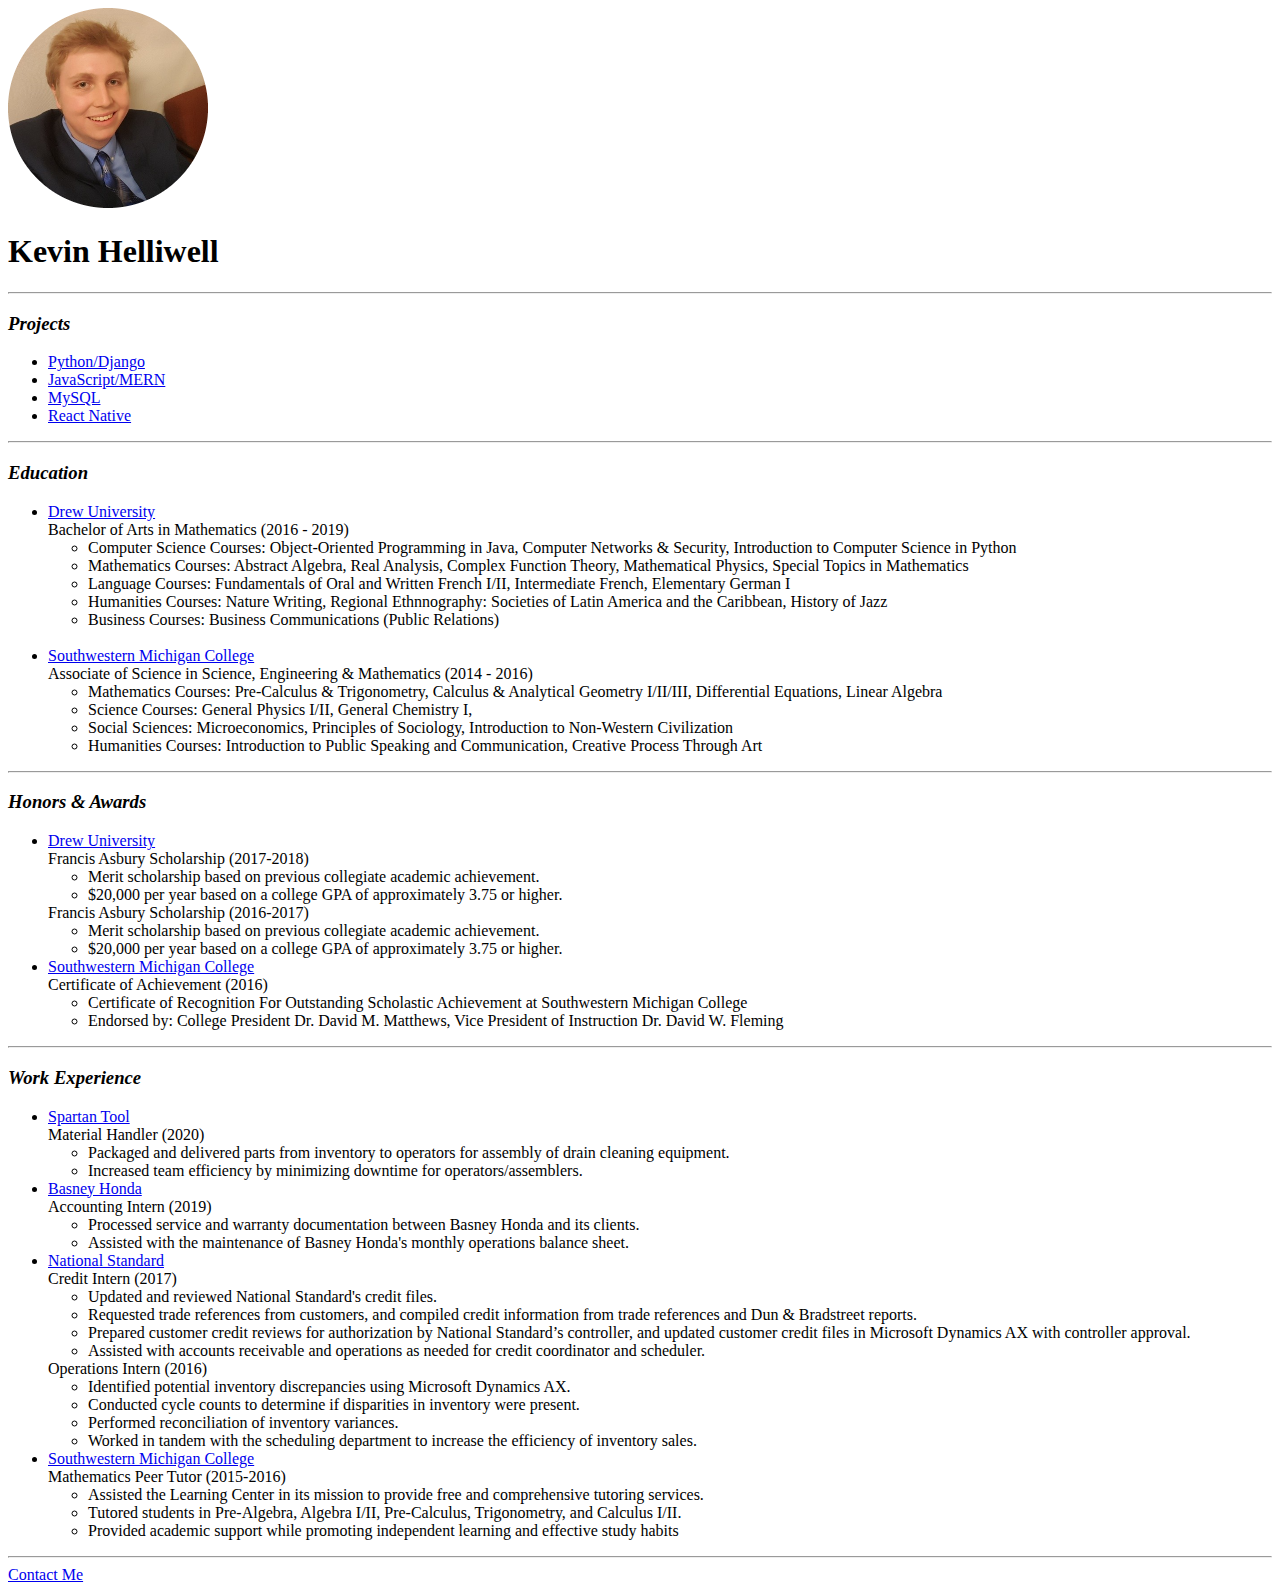
==== index.html @ 1dd26303 "testing with comments" ====
<!DOCTYPE html>
<html lang="en">

<head>
    <meta charset="UTF-8">
    <meta http-equiv="X-UA-Compatible" content="IE=edge">
    <meta name="viewport" content="width=device-width, initial-scale=1.0">
    <title>Kevin Helliwell's Homepage</title>
</head>

<body>

    <img src="images/kevin_circle.jpg" alt="Kevin Helliwell profile picture">
    <h1>Kevin Helliwell</h1>
    <!-- <h2><em>Software Developer</em></h2>


    <p> Making a career switch from manufacturing to software development. 💼 <br>
        Gaining familiarity with Python/Django, and JavaScript/MERN (MongoDB, Express, React, Node) for full-stack web
        development. 📝 <br>Also interested in React Native for mobile app development and MySQL for database
        management.
        📶</p> -->
    <hr>
    <h3><em>Projects</em></h3>
    <ul>
        <li>
            <a
                href="https://github.com/kevin-helliwell?tab=repositories&q=&type=&language=python&sort=">Python/Django</a>
        </li>
        <li>
            <a
                href="https://github.com/kevin-helliwell?tab=repositories&q=&type=&language=javascript&sort=">JavaScript/MERN</a>
        </li>
        <li>
            <a href="https://github.com/kevin-helliwell?tab=repositories&q=&type=&language=mysql&sort=">MySQL</a>
        </li>
        <li>
            <a href="https://github.com/kevin-helliwell?tab=repositories&q=react+native">React Native</a>
        </li>
    </ul>

    <hr>
    <h3><em>Education</em></h3>

    <ul>
        <li>
            <a href="https://drew.edu/">Drew University</a> <br> Bachelor of Arts in Mathematics
            (2016 - 2019)
            <ul>
                <li>
                    Computer Science Courses: Object-Oriented Programming in
                    Java, Computer Networks & Security, Introduction to Computer Science in Python
                <li>
                    Mathematics Courses: Abstract Algebra, Real Analysis, Complex Function Theory, Mathematical
                    Physics,
                    Special Topics in Mathematics
                <li>
                    Language Courses: Fundamentals of Oral and Written French I/II, Intermediate French, Elementary
                    German I
                </li>
                <li>
                    Humanities Courses: Nature
                    Writing, Regional Ethnnography: Societies of Latin America and the Caribbean, History of Jazz
                </li>
                <li>
                    Business Courses: Business Communications (Public Relations)
                </li>
        </li>
    </ul>
    <br>
    </li>
    <li>
        <a href="https://swmich.edu">Southwestern Michigan College</a> <br> Associate of Science in Science,
        Engineering &
        Mathematics (2014 - 2016)
    </li>
    <ul>
        <li>
            Mathematics Courses: Pre-Calculus & Trigonometry, Calculus & Analytical Geometry I/II/III, Differential
            Equations, Linear Algebra
        </li>
        <li>
            Science Courses: General Physics I/II, General Chemistry I,
        </li>
        <li>
            Social Sciences: Microeconomics, Principles of Sociology, Introduction to Non-Western Civilization
        </li>
        <li>
            Humanities Courses: Introduction to
            Public Speaking and Communication, Creative Process Through Art
        </li>
    </ul>
    </ul>

    <hr>

    <h3><em>Honors & Awards</em></h3>
    <ul>
        <li>
            <a href="https://drew.edu/">Drew University</a>
        </li>
        Francis Asbury Scholarship (2017-2018)
        <ul>
            <li>
                Merit scholarship based on previous collegiate academic achievement.
            </li>
            <li>
                $20,000 per year based on a college GPA of approximately 3.75 or higher.
            </li>
        </ul>
        Francis Asbury Scholarship (2016-2017)
        <ul>
            <li>
                Merit scholarship based on previous collegiate academic achievement.
            </li>
            <li>
                $20,000 per year based on a college GPA of approximately 3.75 or higher.
            </li>
        </ul>

        <li> <a href="https://swmich.edu/">Southwestern Michigan College</a> <br>

            Certificate of Achievement (2016)
            <ul>
                <li>
                    Certificate of Recognition For Outstanding Scholastic Achievement at Southwestern Michigan College
                </li>
                <li>
                    Endorsed by:
                    College President Dr. David M. Matthews,
                    Vice President of Instruction Dr. David W. Fleming
                </li>
            </ul>
    </ul>
    </ul>
    <hr>
    <h3><em>Work Experience</em></h3>
    <ul>
        <li>
            <a href="https://spartantool.com/">Spartan Tool</a> <br>
            Material Handler (2020)
        </li>
        <ul>
            <li>
                Packaged and delivered parts from inventory to operators for assembly of drain cleaning equipment.
            </li>
            <li>
                Increased team efficiency by minimizing downtime for operators/assemblers.
            </li>
        </ul>
        <li>
            <a href="https://basneyhonda.com/">Basney Honda</a> <br> Accounting Intern (2019)
        </li>
        <ul>
            <li>
                Processed service and warranty documentation between Basney Honda and its clients.
            </li>
            <li>
                Assisted with the maintenance of Basney Honda's monthly operations balance sheet.
            </li>
        </ul>
        <li>
            <a href="https://www.nationalstandard.com/">National Standard</a> <br> Credit Intern (2017)
        </li>
        <ul>
            <li>
                Updated and reviewed National Standard's credit files.

            </li>
            <li>
                Requested trade references from customers, and compiled credit information from trade references and
                Dun
                & Bradstreet
                reports.
            </li>
            <li>
                Prepared customer credit reviews for authorization by National Standard’s controller, and updated
                customer credit files in Microsoft Dynamics AX with controller approval.
            </li>
            <li>
                Assisted with accounts receivable and operations as needed for credit coordinator and
                scheduler.
            </li>
        </ul>
        Operations Intern (2016)
        <ul>
            <li>
                Identified potential inventory discrepancies using Microsoft Dynamics AX.
            </li>
            <li>
                Conducted cycle counts to determine if disparities in inventory were present.
            </li>
            <li>
                Performed reconciliation of inventory variances.
            </li>
            <li>
                Worked in tandem with the scheduling department to increase the efficiency of inventory sales.
            </li>
        </ul>
        <li>
            <a href="https://swmich.edu">Southwestern Michigan College</a> <br> Mathematics Peer Tutor (2015-2016)
            <ul>
                <li>
                    Assisted the Learning Center in its mission to provide free and comprehensive tutoring services.
                </li>
                <li>
                    Tutored students in Pre-Algebra, Algebra I/II, Pre-Calculus, Trigonometry, and Calculus I/II.
                </li>
                <li>
                    Provided academic support while promoting independent learning and effective study habits
                </li>
            </ul>

        </li>
    </ul>
    <hr>
    <a href="contact_info.html">Contact Me</a>
</body>

</html>
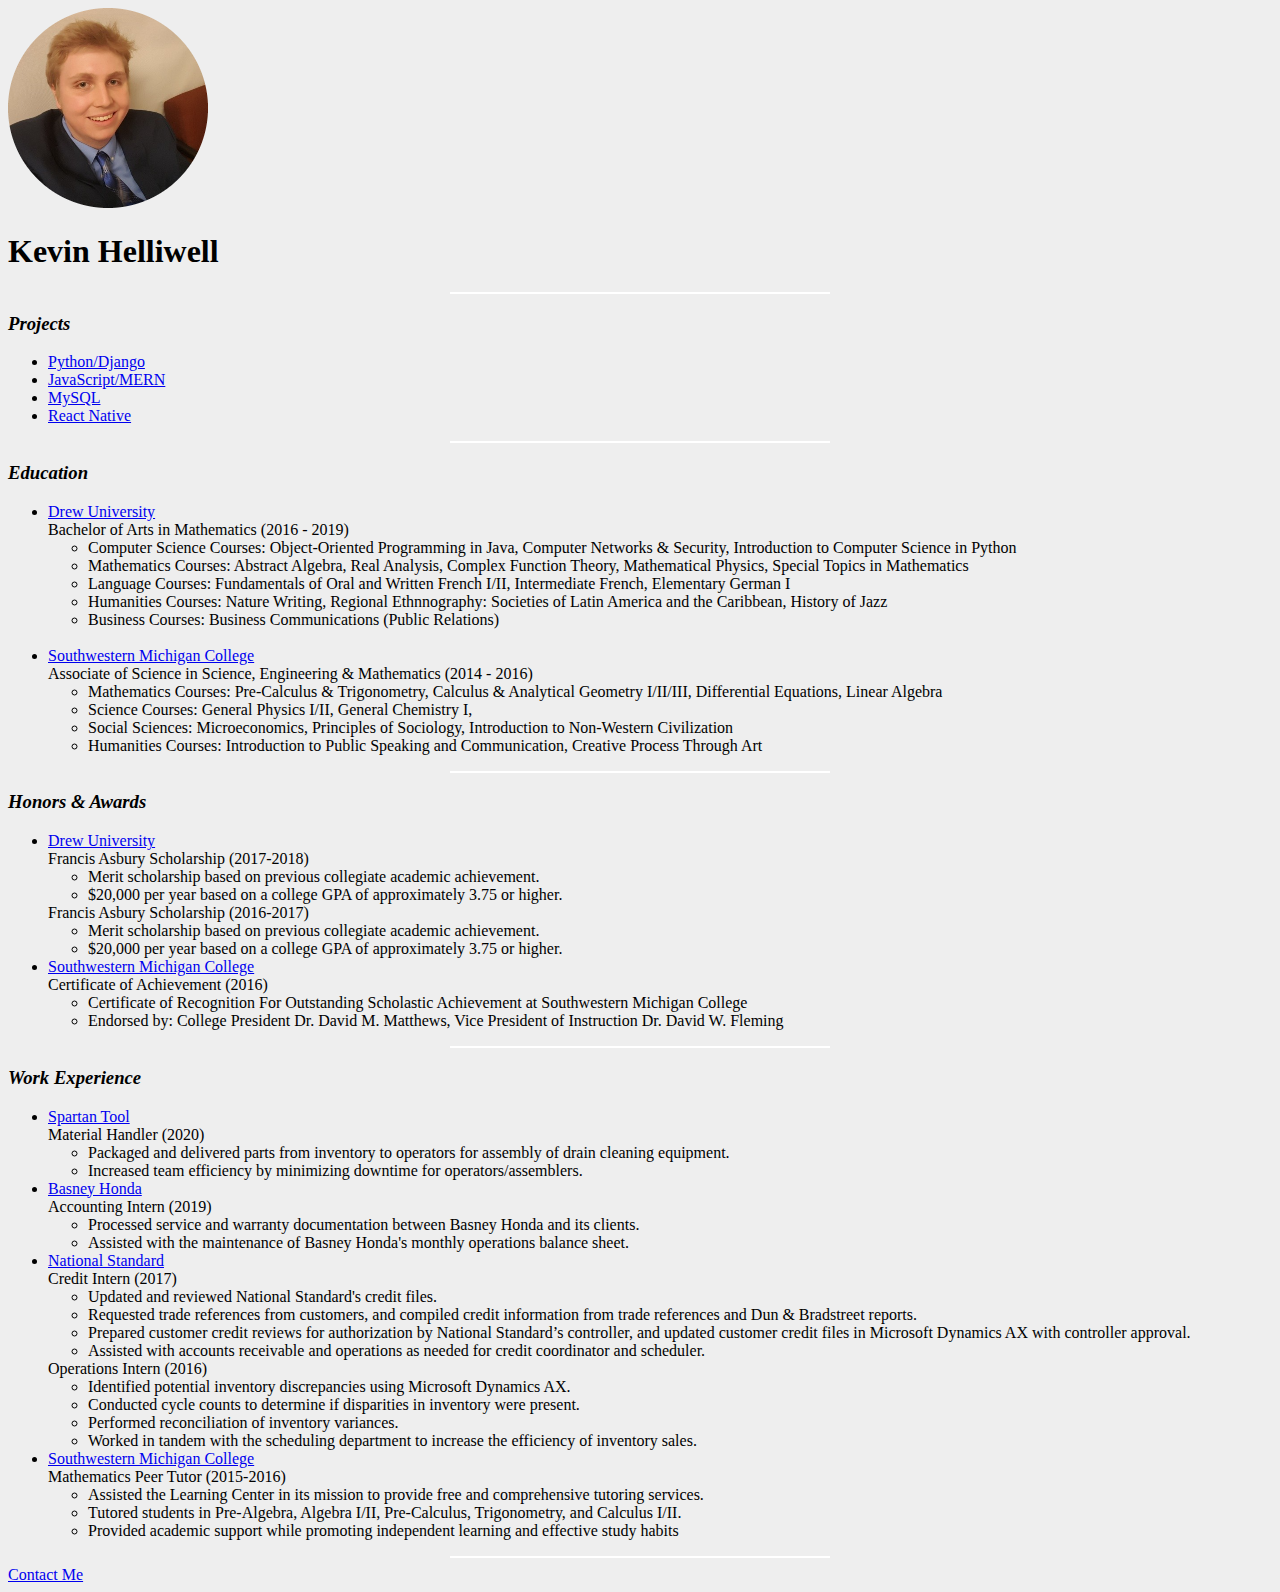
==== commit 111e655c: "update" ====
--- a/index.html
+++ b/index.html
@@ -6,6 +6,19 @@
     <meta http-equiv="X-UA-Compatible" content="IE=edge">
     <meta name="viewport" content="width=device-width, initial-scale=1.0">
     <title>Kevin Helliwell's Homepage</title>
+
+    <style>
+        body {
+            background-color: #EEEEEE;
+        }
+
+        hr {
+            background-color: white;
+            border-style: none;
+            height: 2px;
+            width: 30%;
+        }
+    </style>
 </head>
 
 <body>
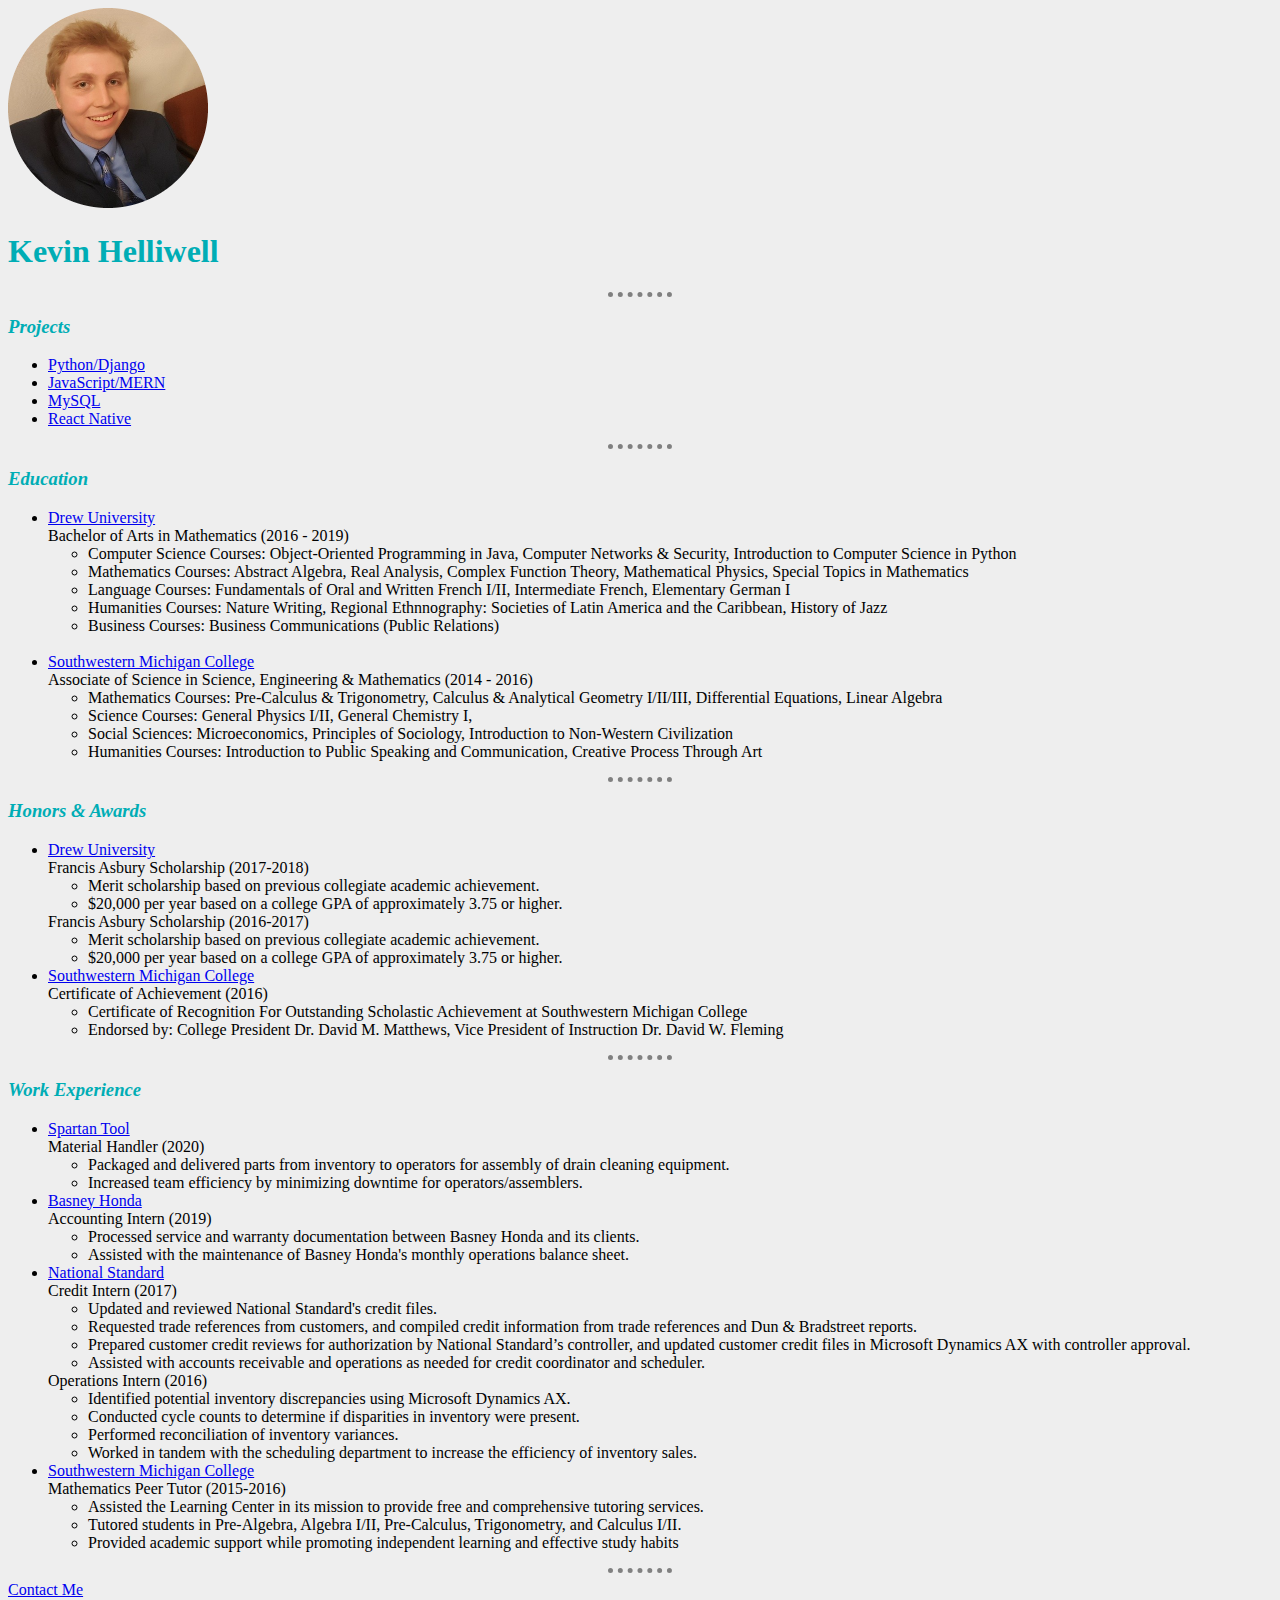
==== commit 7104622b: "external css update" ====
--- a/index.html
+++ b/index.html
@@ -6,19 +6,7 @@
     <meta http-equiv="X-UA-Compatible" content="IE=edge">
     <meta name="viewport" content="width=device-width, initial-scale=1.0">
     <title>Kevin Helliwell's Homepage</title>
-
-    <style>
-        body {
-            background-color: #EEEEEE;
-        }
-
-        hr {
-            background-color: white;
-            border-style: none;
-            height: 2px;
-            width: 30%;
-        }
-    </style>
+    <link rel="stylesheet" href="css/styles.css">
 </head>
 
 <body>
--- a/css/styles.css
+++ b/css/styles.css
@@ -0,0 +1,19 @@
+body {
+  background-color: #eeeeee;
+}
+
+hr {
+  border-style: none;
+  border-top: dotted;
+  border-color: grey;
+  border-width: 5px;
+  width: 5%;
+}
+
+h1 {
+  color: #00adb5;
+}
+
+h3 {
+  color: #00adb5;
+}
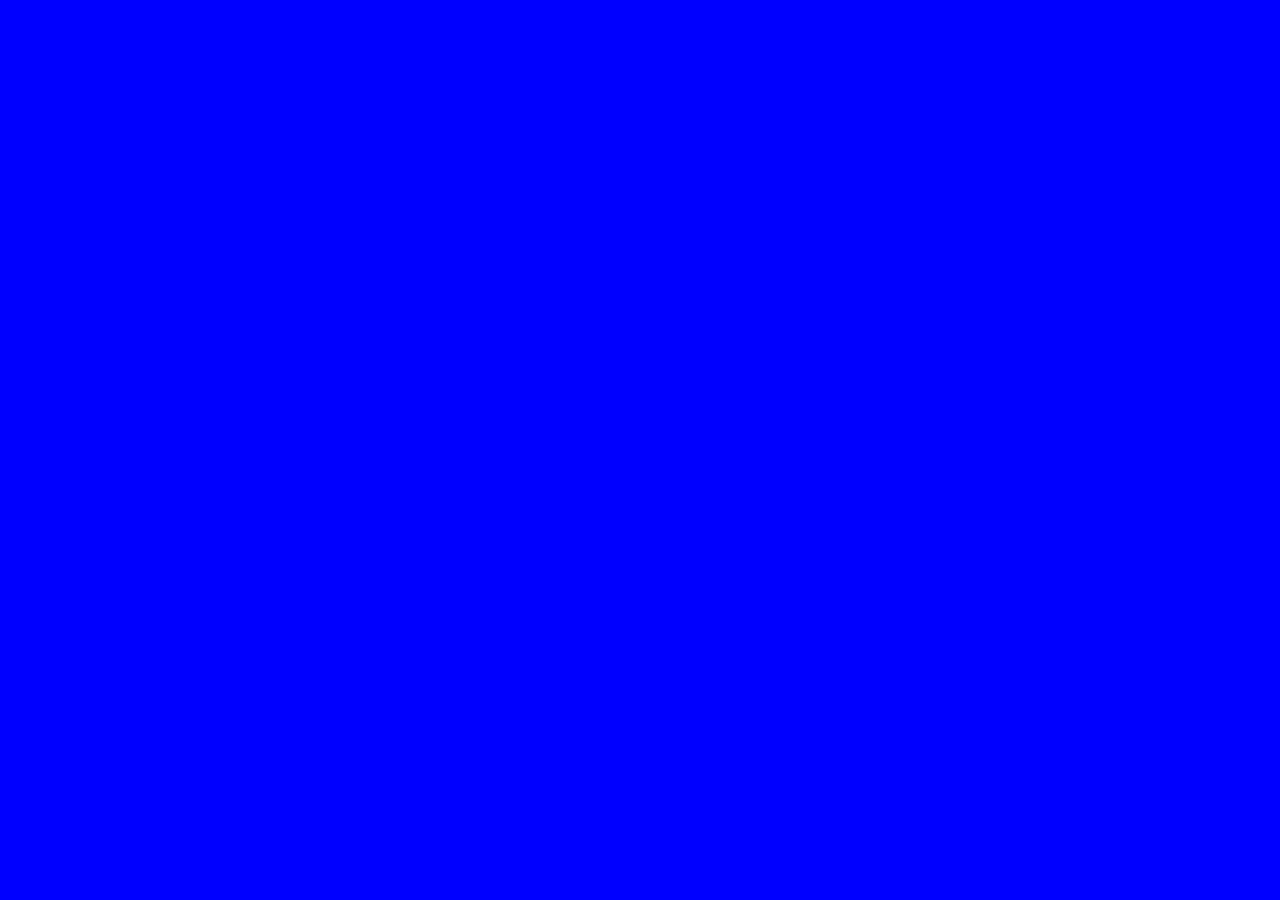
==== commit d71513d4: "reorg, favicons" ====
--- a/index.html
+++ b/index.html
@@ -3,219 +3,13 @@
 
 <head>
     <meta charset="UTF-8">
-    <meta http-equiv="X-UA-Compatible" content="IE=edge">
-    <meta name="viewport" content="width=device-width, initial-scale=1.0">
-    <title>Kevin Helliwell's Homepage</title>
+    <title>Kevin Helliwell</title>
     <link rel="stylesheet" href="css/styles.css">
+    <link rel="icon" href="favicon thicc.ico">
 </head>
 
 <body>
 
-    <img src="images/kevin_circle.jpg" alt="Kevin Helliwell profile picture">
-    <h1>Kevin Helliwell</h1>
-    <!-- <h2><em>Software Developer</em></h2>
-
-
-    <p> Making a career switch from manufacturing to software development. 💼 <br>
-        Gaining familiarity with Python/Django, and JavaScript/MERN (MongoDB, Express, React, Node) for full-stack web
-        development. 📝 <br>Also interested in React Native for mobile app development and MySQL for database
-        management.
-        📶</p> -->
-    <hr>
-    <h3><em>Projects</em></h3>
-    <ul>
-        <li>
-            <a
-                href="https://github.com/kevin-helliwell?tab=repositories&q=&type=&language=python&sort=">Python/Django</a>
-        </li>
-        <li>
-            <a
-                href="https://github.com/kevin-helliwell?tab=repositories&q=&type=&language=javascript&sort=">JavaScript/MERN</a>
-        </li>
-        <li>
-            <a href="https://github.com/kevin-helliwell?tab=repositories&q=&type=&language=mysql&sort=">MySQL</a>
-        </li>
-        <li>
-            <a href="https://github.com/kevin-helliwell?tab=repositories&q=react+native">React Native</a>
-        </li>
-    </ul>
-
-    <hr>
-    <h3><em>Education</em></h3>
-
-    <ul>
-        <li>
-            <a href="https://drew.edu/">Drew University</a> <br> Bachelor of Arts in Mathematics
-            (2016 - 2019)
-            <ul>
-                <li>
-                    Computer Science Courses: Object-Oriented Programming in
-                    Java, Computer Networks & Security, Introduction to Computer Science in Python
-                <li>
-                    Mathematics Courses: Abstract Algebra, Real Analysis, Complex Function Theory, Mathematical
-                    Physics,
-                    Special Topics in Mathematics
-                <li>
-                    Language Courses: Fundamentals of Oral and Written French I/II, Intermediate French, Elementary
-                    German I
-                </li>
-                <li>
-                    Humanities Courses: Nature
-                    Writing, Regional Ethnnography: Societies of Latin America and the Caribbean, History of Jazz
-                </li>
-                <li>
-                    Business Courses: Business Communications (Public Relations)
-                </li>
-        </li>
-    </ul>
-    <br>
-    </li>
-    <li>
-        <a href="https://swmich.edu">Southwestern Michigan College</a> <br> Associate of Science in Science,
-        Engineering &
-        Mathematics (2014 - 2016)
-    </li>
-    <ul>
-        <li>
-            Mathematics Courses: Pre-Calculus & Trigonometry, Calculus & Analytical Geometry I/II/III, Differential
-            Equations, Linear Algebra
-        </li>
-        <li>
-            Science Courses: General Physics I/II, General Chemistry I,
-        </li>
-        <li>
-            Social Sciences: Microeconomics, Principles of Sociology, Introduction to Non-Western Civilization
-        </li>
-        <li>
-            Humanities Courses: Introduction to
-            Public Speaking and Communication, Creative Process Through Art
-        </li>
-    </ul>
-    </ul>
-
-    <hr>
-
-    <h3><em>Honors & Awards</em></h3>
-    <ul>
-        <li>
-            <a href="https://drew.edu/">Drew University</a>
-        </li>
-        Francis Asbury Scholarship (2017-2018)
-        <ul>
-            <li>
-                Merit scholarship based on previous collegiate academic achievement.
-            </li>
-            <li>
-                $20,000 per year based on a college GPA of approximately 3.75 or higher.
-            </li>
-        </ul>
-        Francis Asbury Scholarship (2016-2017)
-        <ul>
-            <li>
-                Merit scholarship based on previous collegiate academic achievement.
-            </li>
-            <li>
-                $20,000 per year based on a college GPA of approximately 3.75 or higher.
-            </li>
-        </ul>
-
-        <li> <a href="https://swmich.edu/">Southwestern Michigan College</a> <br>
-
-            Certificate of Achievement (2016)
-            <ul>
-                <li>
-                    Certificate of Recognition For Outstanding Scholastic Achievement at Southwestern Michigan College
-                </li>
-                <li>
-                    Endorsed by:
-                    College President Dr. David M. Matthews,
-                    Vice President of Instruction Dr. David W. Fleming
-                </li>
-            </ul>
-    </ul>
-    </ul>
-    <hr>
-    <h3><em>Work Experience</em></h3>
-    <ul>
-        <li>
-            <a href="https://spartantool.com/">Spartan Tool</a> <br>
-            Material Handler (2020)
-        </li>
-        <ul>
-            <li>
-                Packaged and delivered parts from inventory to operators for assembly of drain cleaning equipment.
-            </li>
-            <li>
-                Increased team efficiency by minimizing downtime for operators/assemblers.
-            </li>
-        </ul>
-        <li>
-            <a href="https://basneyhonda.com/">Basney Honda</a> <br> Accounting Intern (2019)
-        </li>
-        <ul>
-            <li>
-                Processed service and warranty documentation between Basney Honda and its clients.
-            </li>
-            <li>
-                Assisted with the maintenance of Basney Honda's monthly operations balance sheet.
-            </li>
-        </ul>
-        <li>
-            <a href="https://www.nationalstandard.com/">National Standard</a> <br> Credit Intern (2017)
-        </li>
-        <ul>
-            <li>
-                Updated and reviewed National Standard's credit files.
-
-            </li>
-            <li>
-                Requested trade references from customers, and compiled credit information from trade references and
-                Dun
-                & Bradstreet
-                reports.
-            </li>
-            <li>
-                Prepared customer credit reviews for authorization by National Standard’s controller, and updated
-                customer credit files in Microsoft Dynamics AX with controller approval.
-            </li>
-            <li>
-                Assisted with accounts receivable and operations as needed for credit coordinator and
-                scheduler.
-            </li>
-        </ul>
-        Operations Intern (2016)
-        <ul>
-            <li>
-                Identified potential inventory discrepancies using Microsoft Dynamics AX.
-            </li>
-            <li>
-                Conducted cycle counts to determine if disparities in inventory were present.
-            </li>
-            <li>
-                Performed reconciliation of inventory variances.
-            </li>
-            <li>
-                Worked in tandem with the scheduling department to increase the efficiency of inventory sales.
-            </li>
-        </ul>
-        <li>
-            <a href="https://swmich.edu">Southwestern Michigan College</a> <br> Mathematics Peer Tutor (2015-2016)
-            <ul>
-                <li>
-                    Assisted the Learning Center in its mission to provide free and comprehensive tutoring services.
-                </li>
-                <li>
-                    Tutored students in Pre-Algebra, Algebra I/II, Pre-Calculus, Trigonometry, and Calculus I/II.
-                </li>
-                <li>
-                    Provided academic support while promoting independent learning and effective study habits
-                </li>
-            </ul>
-
-        </li>
-    </ul>
-    <hr>
-    <a href="contact_info.html">Contact Me</a>
 </body>
 
 </html>--- a/css/styles.css
+++ b/css/styles.css
@@ -1,19 +1,3 @@
 body {
-  background-color: #eeeeee;
+  background-color: blue;
 }
-
-hr {
-  border-style: none;
-  border-top: dotted;
-  border-color: grey;
-  border-width: 5px;
-  width: 5%;
-}
-
-h1 {
-  color: #00adb5;
-}
-
-h3 {
-  color: #00adb5;
-}
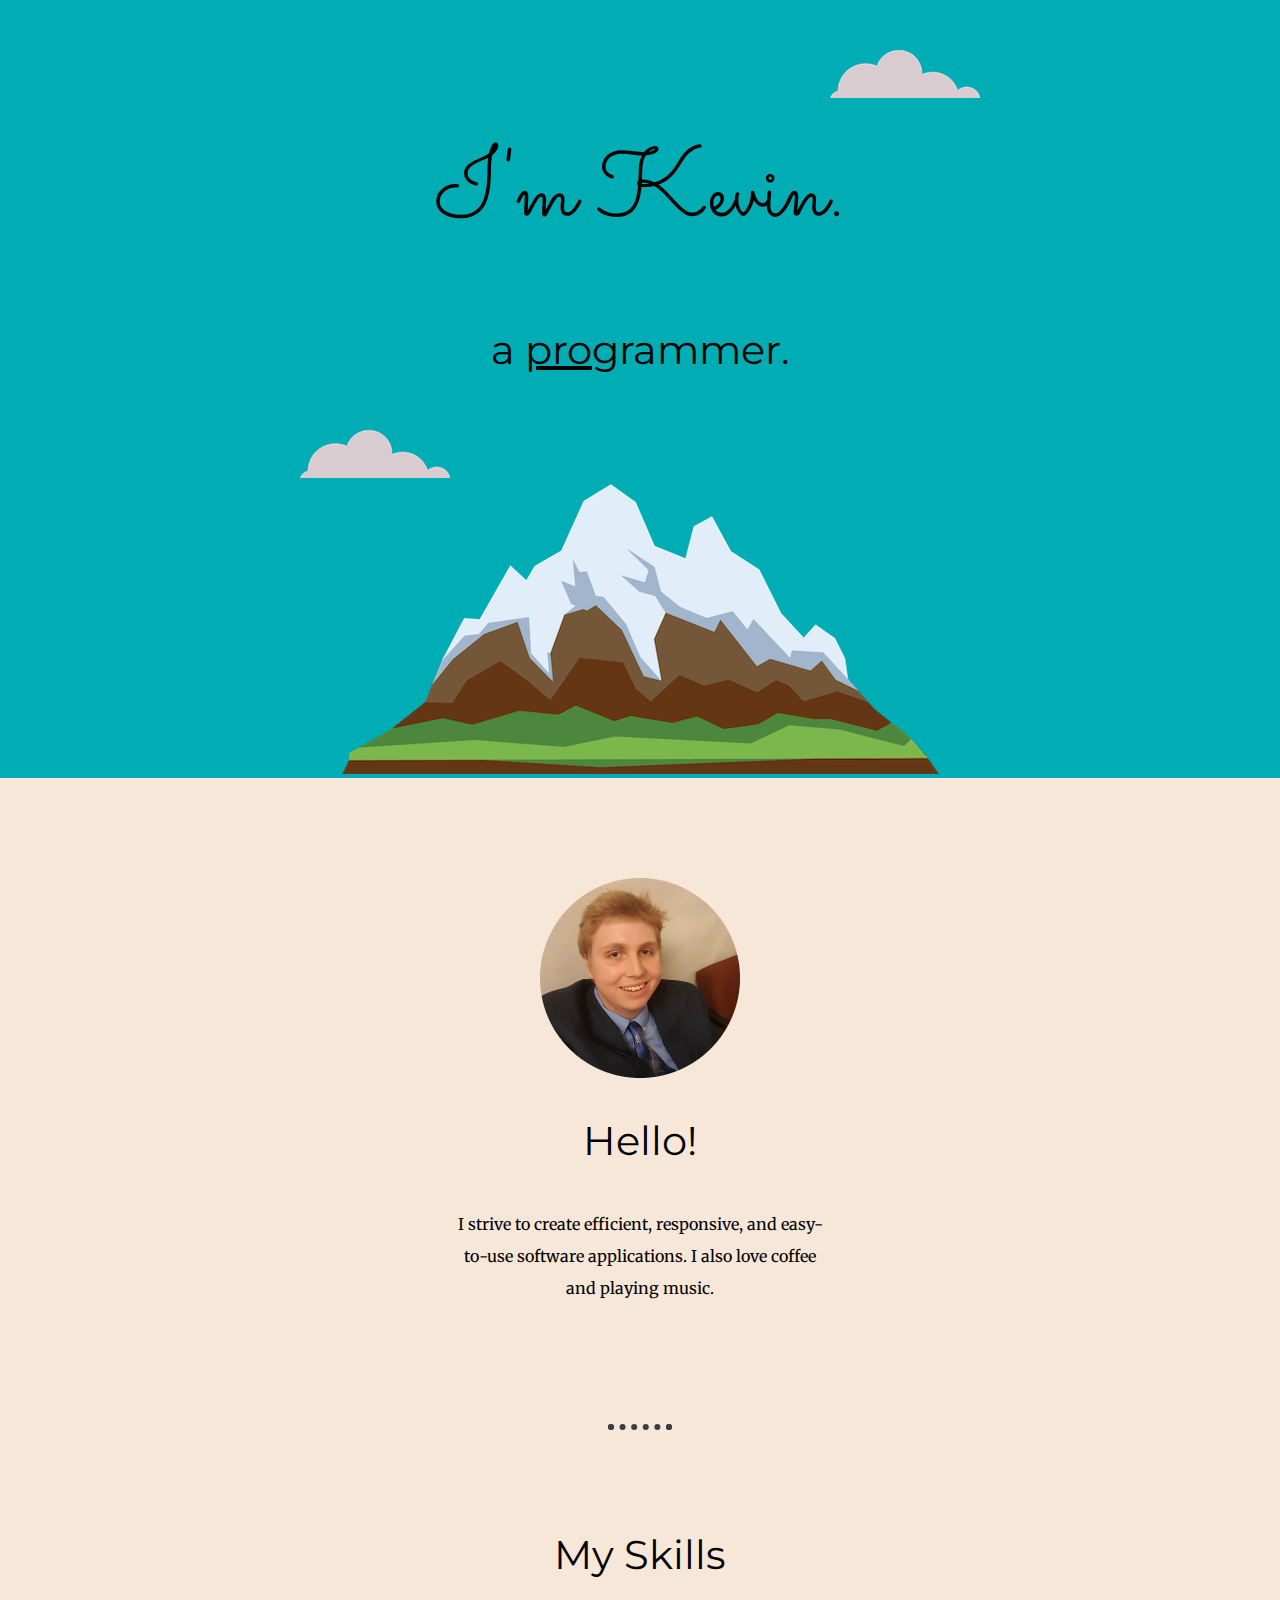
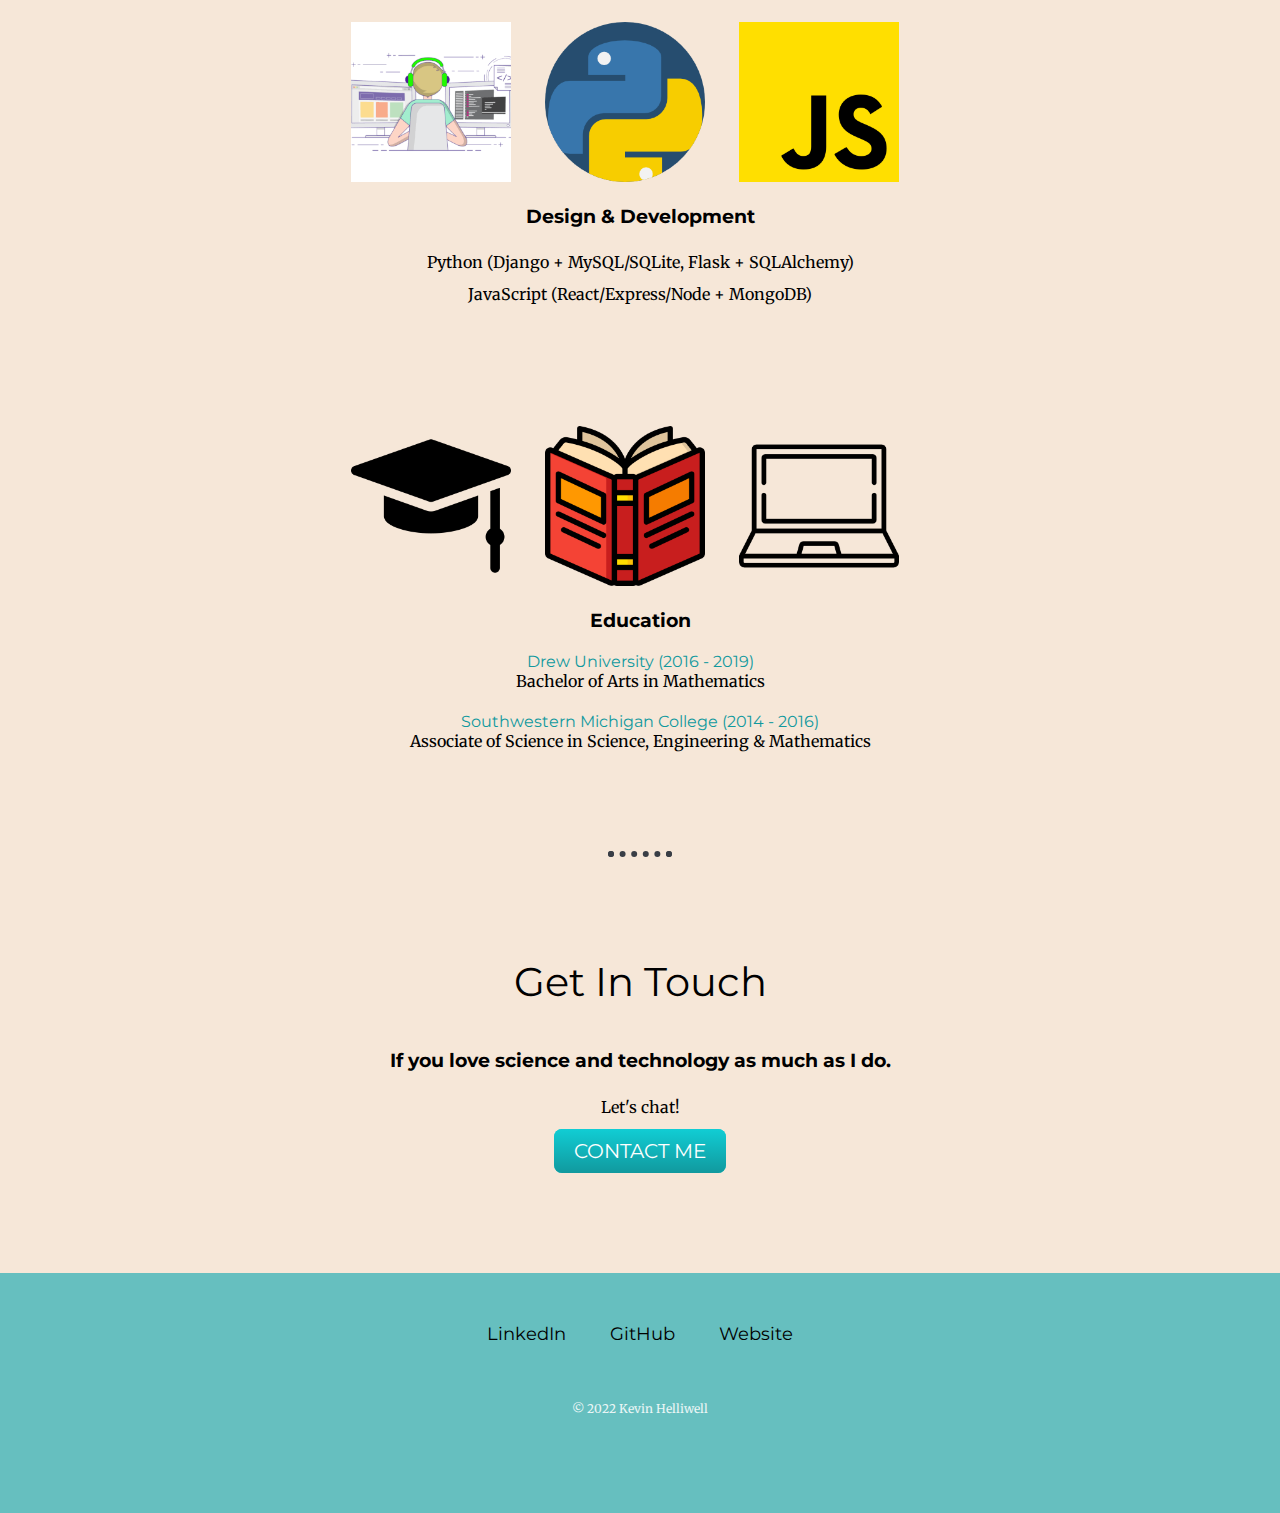
==== commit e830137e: "updates" ====
--- a/index.html
+++ b/index.html
@@ -6,9 +6,117 @@
     <title>Kevin Helliwell</title>
     <link rel="stylesheet" href="css/styles.css">
     <link rel="icon" href="favicon thicc.ico">
+    <link rel="preconnect" href="https://fonts.googleapis.com">
+    <link rel="preconnect" href="https://fonts.gstatic.com" crossorigin>
+    <link href="https://fonts.googleapis.com/css2?family=Merriweather&family=Montserrat&family=Sacramento&display=swap"
+        rel="stylesheet">
 </head>
 
 <body>
+    <div class="top-container">
+        <img class="top-cloud" src="images/cloud.png" alt="cloud-img">
+        <h1>I'm Kevin.</h1>
+        <h2>a <span class="pro">pro</span>grammer.</h2>
+        <img class="bottom-cloud" src="images/cloud.png" alt="cloud-img">
+        <img src="images/mountain.png" alt="mountain-img">
+
+    </div>
+
+    <div class="middle-container">
+        <div class="profile">
+            <img src="images/kevin_circle.jpg" alt="Kevin Helliwell profile picture">
+            <h2>Hello!</h2>
+            <p class="intro">I strive to create efficient, responsive, and easy-to-use software
+                applications. I also love coffee and playing music.
+            </p>
+            <br>
+        </div>
+        <!-- <br> -->
+        <hr>
+        <!-- <br> -->
+        <div class="skills">
+            <h2>My Skills</h2>
+            <div class="skill-row-1">
+                <img class="coding-gif-img" src="images/coding-computer-256.gif" alt="Coding gif">
+                <img class="python-img" src="images/python-256.png" title="python icons"
+                    alt="Python icons created by Freepik - Flaticon">
+                <img class="js-img" src="images/js-256.png" title="javascript icons"
+                    alt="Javascript icons created by Freepik - Flaticon">
+                <h3>Design & Development</h3>
+                <p>Python (Django + MySQL/SQLite, Flask +
+                    SQLAlchemy)
+                    <br>
+                    JavaScript (React/Express/Node + MongoDB)
+                </p>
+            </div>
+            <div class="skill-row-2">
+                <img class="grad-cap-img" src="images/graduation-cap-256.png" title="education icons" alt="Education icons created by Freepik -
+                    Flaticon">
+                <img class="book-img" src="images/book-256.png" title="book icons" alt="Book icons created by Smashicons -
+                Flaticon">
+                <img class="computer-img" src="images/laptop-256.png">
+                <h3>Education</h3>
+                <a href="https://drew.edu/">Drew University (2016 - 2019)</a> <br> Bachelor of Arts in
+                Mathematics
+                <br> <br>
+                <a href="https://swmich.edu">Southwestern Michigan College (2014 - 2016)</a> <br>
+                Associate of
+                Science in Science,
+                Engineering &
+                Mathematics
+
+            </div>
+            <hr>
+        </div>
+
+        <div class="contact-me">
+            <h2>Get In Touch</h2>
+            <h3>If you love science and technology as much as I do.</h3>
+            <p>Let's chat!</p>
+            <a class="btn" href="mailto:kbh789@gmail.com">CONTACT ME</a>
+        </div>
+    </div>
+
+    <div class="bottom-container">
+        <a class="footer-link" href="https://www.linkedin.com/in/kevinhelliwell/">LinkedIn</a>
+        <a class="footer-link" href="https://github.com/kevin-helliwell">GitHub</a>
+        <a class="footer-link" href="https://kevin-helliwell.github.io/Personal-Site/">Website</a>
+        <br> <br>
+        <p class="copyright">© 2022 Kevin Helliwell</p>
+        <br> <br>
+        <!-- <hr> -->
+        <!-- <p> Attributions (Images) <br>
+
+            <a href="https://www.flaticon.com/free-icons/javascript" title="javascript icons">Javascript icons
+                created
+                by Freepik -
+                Flaticon</a>
+            <br>
+
+            <a href="https://www.flaticon.com/free-icons/python" title="python icons">Python icons created by
+                Freepik
+                -
+                Flaticon</a>
+            <br>
+
+            <a href="https://pin.it/ynZTUNs" title="coding-freak.gif">Online Coding classes for Kids | Zugzwang
+                Academy</a>
+            <br>
+            <a href="https://www.flaticon.com/free-icons/education" title="education icons">Education icons created
+                by
+                Freepik -
+                Flaticon</a>
+            <br>
+            <a href="https://www.flaticon.com/free-icons/book" title="book icons">Book icons created by Smashicons -
+                Flaticon</a>
+            <br>
+            <a href="https://www.flaticon.com/free-icons/laptop" title="laptop icons">Laptop icons created by Freepik -
+                Flaticon</a>
+
+        </p> -->
+    </div>
+
+
 
 </body>
 
--- a/css/styles.css
+++ b/css/styles.css
@@ -1,3 +1,180 @@
 body {
-  background-color: blue;
+  margin: 0;
+  text-align: center;
+  font-family: "Merriweather", serif;
 }
+
+h1 {
+  font-size: 600%;
+  margin: 50px auto 0 auto;
+  font-family: "Sacramento", cursive;
+  font-weight: normal;
+  line-height: 2;
+}
+
+h2 {
+  font-family: "Montserrat", sans-serif;
+  font-size: 250%;
+  font-weight: normal;
+  padding-bottom: 10px;
+}
+
+h3 {
+  font-family: "Montserrat", sans-serif;
+}
+
+hr {
+  border: dotted #393e46 6px;
+  border-bottom: none;
+  width: 4%;
+  margin: 100px auto;
+}
+
+p {
+  line-height: 2;
+}
+
+a {
+  color: #11999e;
+  font-family: "Montserrat", sans-serif;
+  margin: 10px 20px;
+  text-decoration: none;
+}
+
+a:hover {
+  color: #eaf6f6;
+}
+
+.top-container {
+  background-color: #00adb5;
+  position: relative;
+  padding-top: 50px;
+  /* margin-bottom: 50px; */
+}
+
+.middle-container {
+  /* background-color: #e5efc1; */
+  background-color: #f6e7d8;
+  position: relative;
+  padding-top: 100px;
+  padding-bottom: 50px;
+}
+
+.bottom-container {
+  background-color: #66bfbf;
+  position: relative;
+  padding: 50px 0 20px;
+}
+.pro {
+  text-decoration: underline;
+}
+
+.intro {
+  width: 30%;
+  text-align: center;
+  margin: auto;
+}
+
+.top-cloud {
+  position: absolute;
+  right: 300px;
+  top: 50px;
+}
+
+.bottom-cloud {
+  position: absolute;
+  left: 300px;
+  bottom: 300px;
+}
+.skill-row-1 {
+  width: 50%;
+  margin: auto auto 50px auto;
+  text-align: center;
+  padding-bottom: 50px;
+}
+
+.skill-row-2 {
+  width: 50%;
+  margin: auto auto 50px auto;
+  text-align: center;
+  /* padding-bottom: 50px; */
+}
+
+.python-img {
+  width: 25%;
+
+  margin-right: 30px;
+}
+
+.js-img {
+  width: 25%;
+
+  margin-right: 30px;
+}
+
+.coding-gif-img {
+  width: 25%;
+
+  margin-right: 30px;
+}
+
+.grad-cap-img {
+  width: 25%;
+
+  margin-right: 30px;
+}
+
+.book-img {
+  width: 25%;
+
+  margin-right: 30px;
+}
+
+.computer-img {
+  width: 25%;
+
+  margin-right: 30px;
+}
+
+.contact-me {
+  width: 40%;
+  text-align: center;
+  margin: 40px auto 60px;
+}
+.footer-link {
+  font-size: large;
+  color: black;
+}
+
+.copyright {
+  color: #eaf6f6;
+  font-size: 75%;
+  padding: 20px 0;
+}
+
+.btn {
+  background: #11cdd4;
+  background-image: -webkit-linear-gradient(top, #11cdd4, #11999e);
+  background-image: -moz-linear-gradient(top, #11cdd4, #11999e);
+  background-image: -ms-linear-gradient(top, #11cdd4, #11999e);
+  background-image: -o-linear-gradient(top, #11cdd4, #11999e);
+  background-image: linear-gradient(to bottom, #11cdd4, #11999e);
+  -webkit-border-radius: 8;
+  -moz-border-radius: 8;
+  border-radius: 8px;
+  font-family: "Montserrat", sans-serif;
+  color: #ffffff;
+  font-size: 20px;
+  padding: 10px 20px 10px 20px;
+  text-decoration: none;
+}
+
+.btn:hover {
+  background: #30e3cb;
+  background-image: -webkit-linear-gradient(top, #30e3cb, #2bc4ad);
+  background-image: -moz-linear-gradient(top, #30e3cb, #2bc4ad);
+  background-image: -ms-linear-gradient(top, #30e3cb, #2bc4ad);
+  background-image: -o-linear-gradient(top, #30e3cb, #2bc4ad);
+  background-image: linear-gradient(to bottom, #30e3cb, #2bc4ad);
+  text-decoration: none;
+}
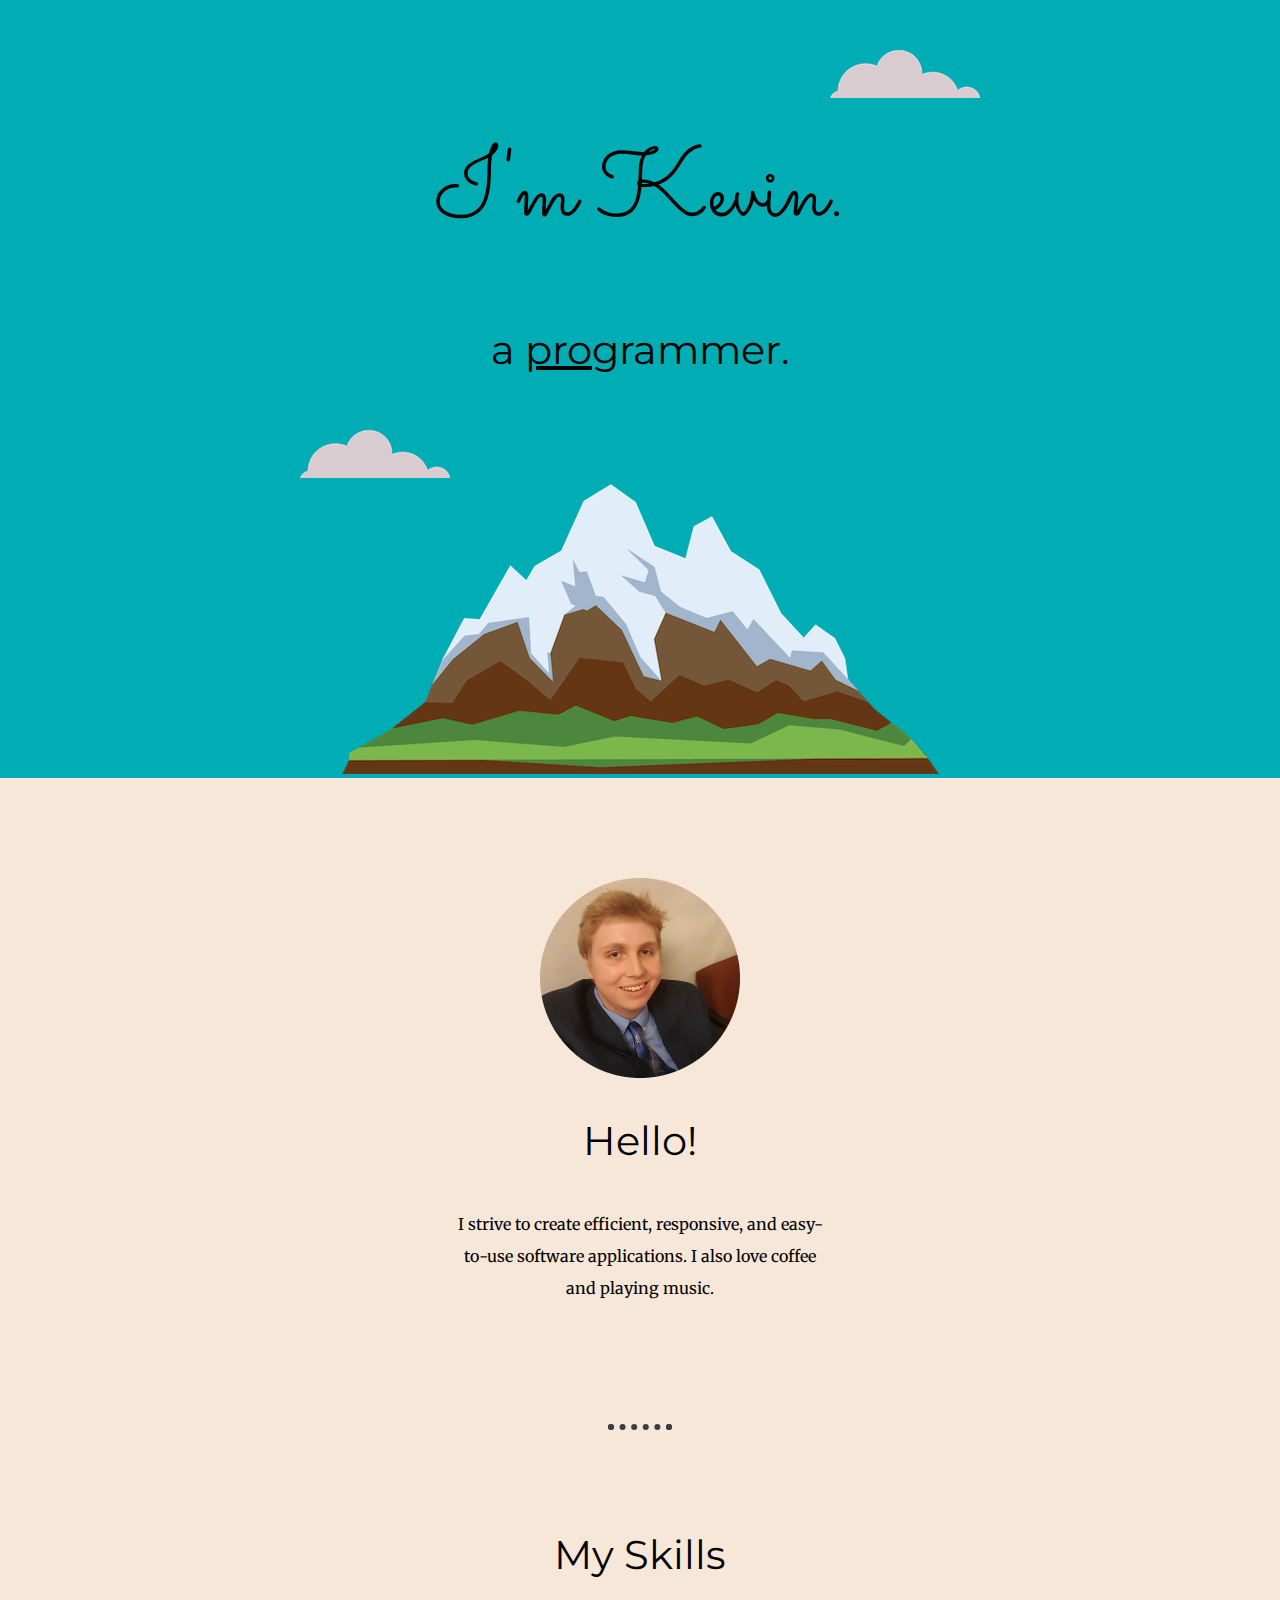
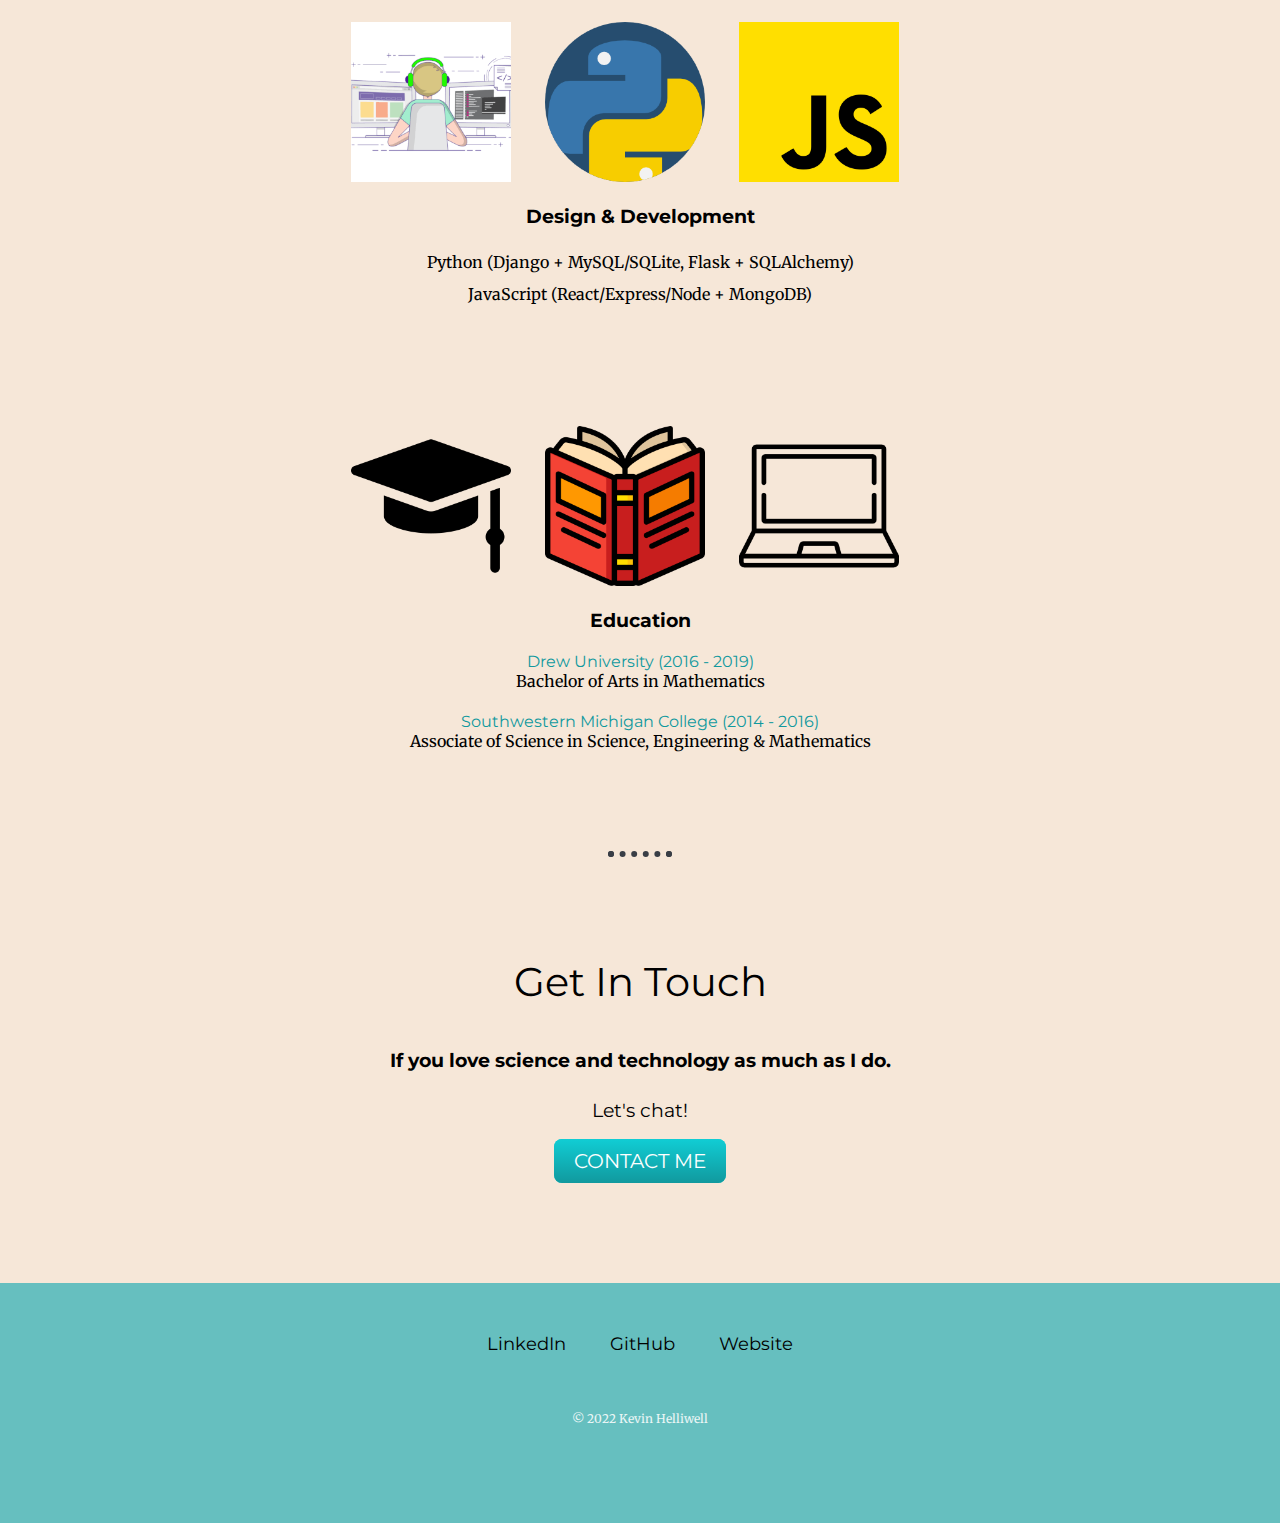
==== commit a386dde1: "index/css edits" ====
--- a/index.html
+++ b/index.html
@@ -72,7 +72,7 @@
         <div class="contact-me">
             <h2>Get In Touch</h2>
             <h3>If you love science and technology as much as I do.</h3>
-            <p>Let's chat!</p>
+            <p class="chat">Let's chat!</p>
             <a class="btn" href="mailto:kbh789@gmail.com">CONTACT ME</a>
         </div>
     </div>
--- a/css/styles.css
+++ b/css/styles.css
@@ -141,6 +141,14 @@
   text-align: center;
   margin: 40px auto 60px;
 }
+
+.chat {
+  font-size: larger;
+  font-family: "Montserrat", sans-serif;
+  /* padding-top: 10px; */
+  /* padding-bottom: 20px; */
+}
+
 .footer-link {
   font-size: large;
   color: black;
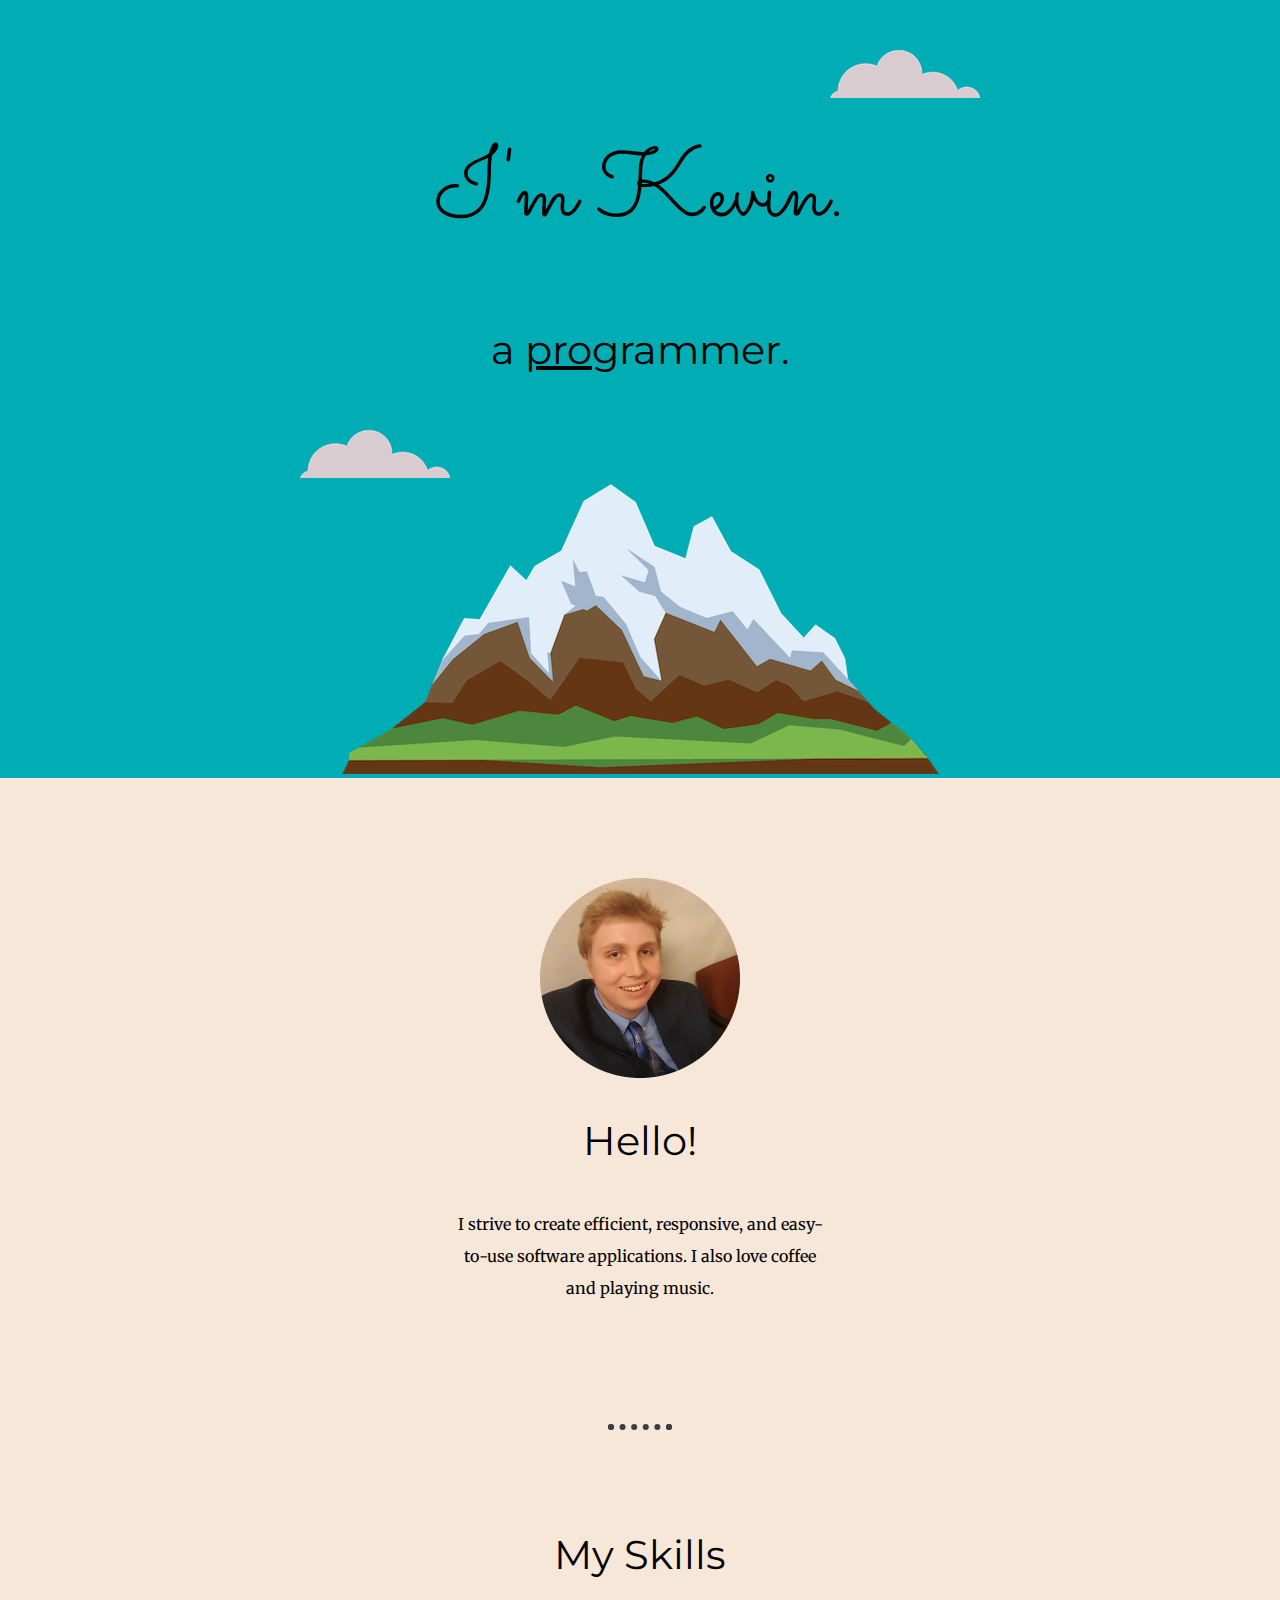
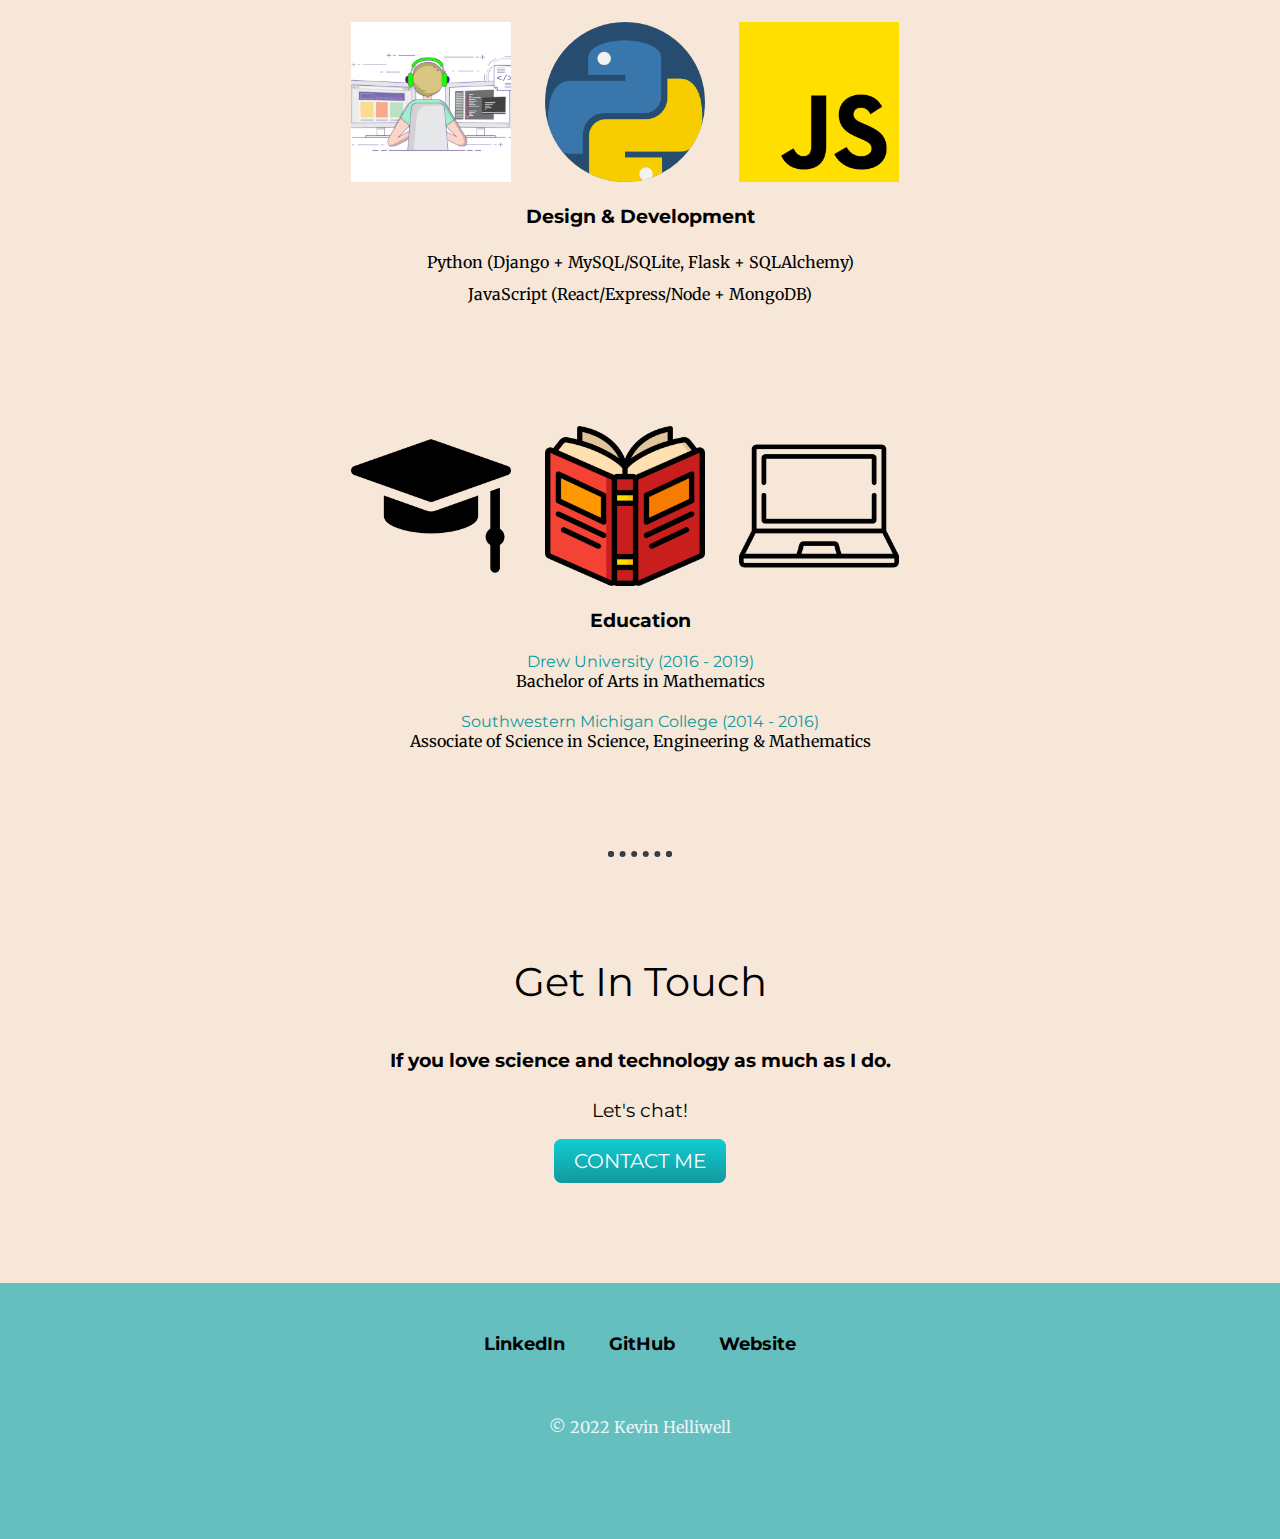
==== commit 4e1978c3: "cosmetic changes" ====
--- a/index.html
+++ b/index.html
@@ -78,9 +78,9 @@
     </div>
 
     <div class="bottom-container">
-        <a class="footer-link" href="https://www.linkedin.com/in/kevinhelliwell/">LinkedIn</a>
-        <a class="footer-link" href="https://github.com/kevin-helliwell">GitHub</a>
-        <a class="footer-link" href="https://kevin-helliwell.github.io/Personal-Site/">Website</a>
+        <a class="footer-link" href="https://www.linkedin.com/in/kevinhelliwell/"><strong>LinkedIn</strong></a>
+        <a class="footer-link" href="https://github.com/kevin-helliwell"><strong>GitHub</strong></a>
+        <a class="footer-link" href="https://kevin-helliwell.github.io/Personal-Site/"><strong>Website</strong></a>
         <br> <br>
         <p class="copyright">© 2022 Kevin Helliwell</p>
         <br> <br>
--- a/css/styles.css
+++ b/css/styles.css
@@ -156,7 +156,7 @@
 
 .copyright {
   color: #eaf6f6;
-  font-size: 75%;
+  font-size: 100%;
   padding: 20px 0;
 }
 
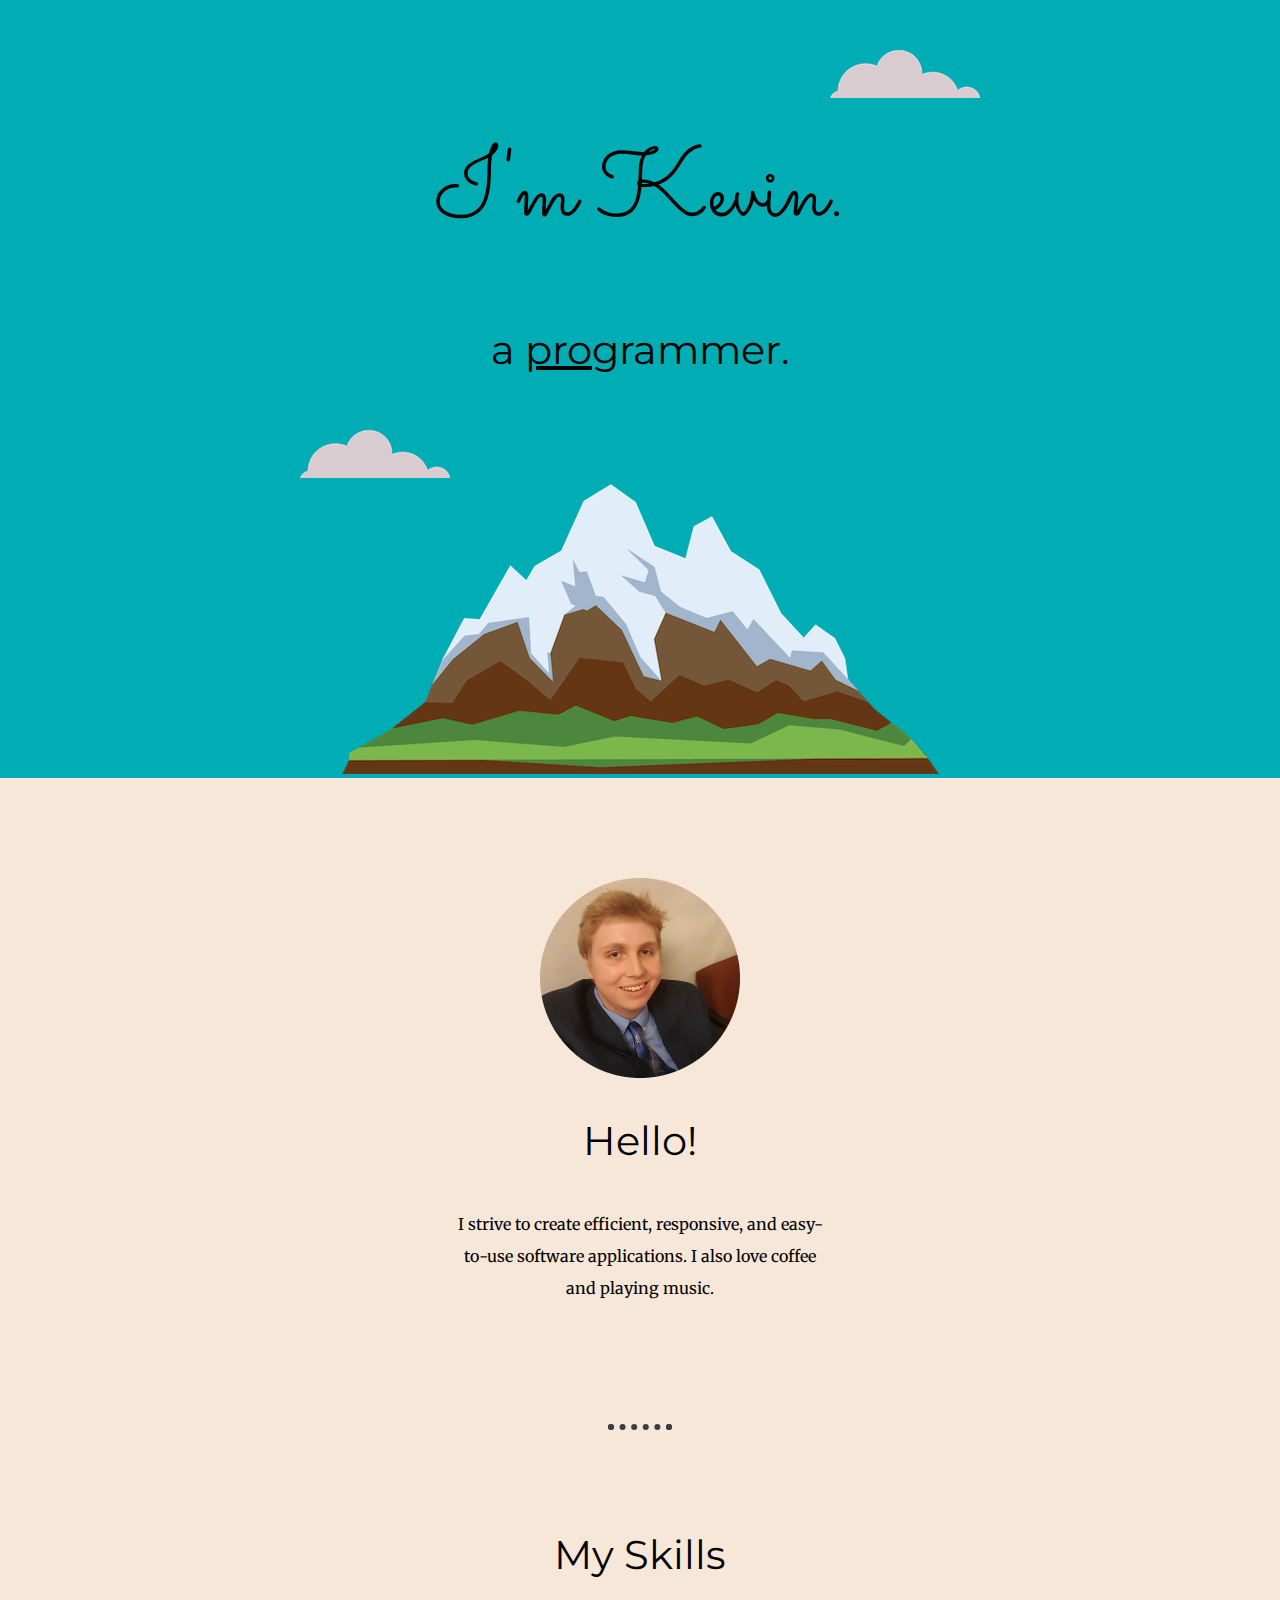
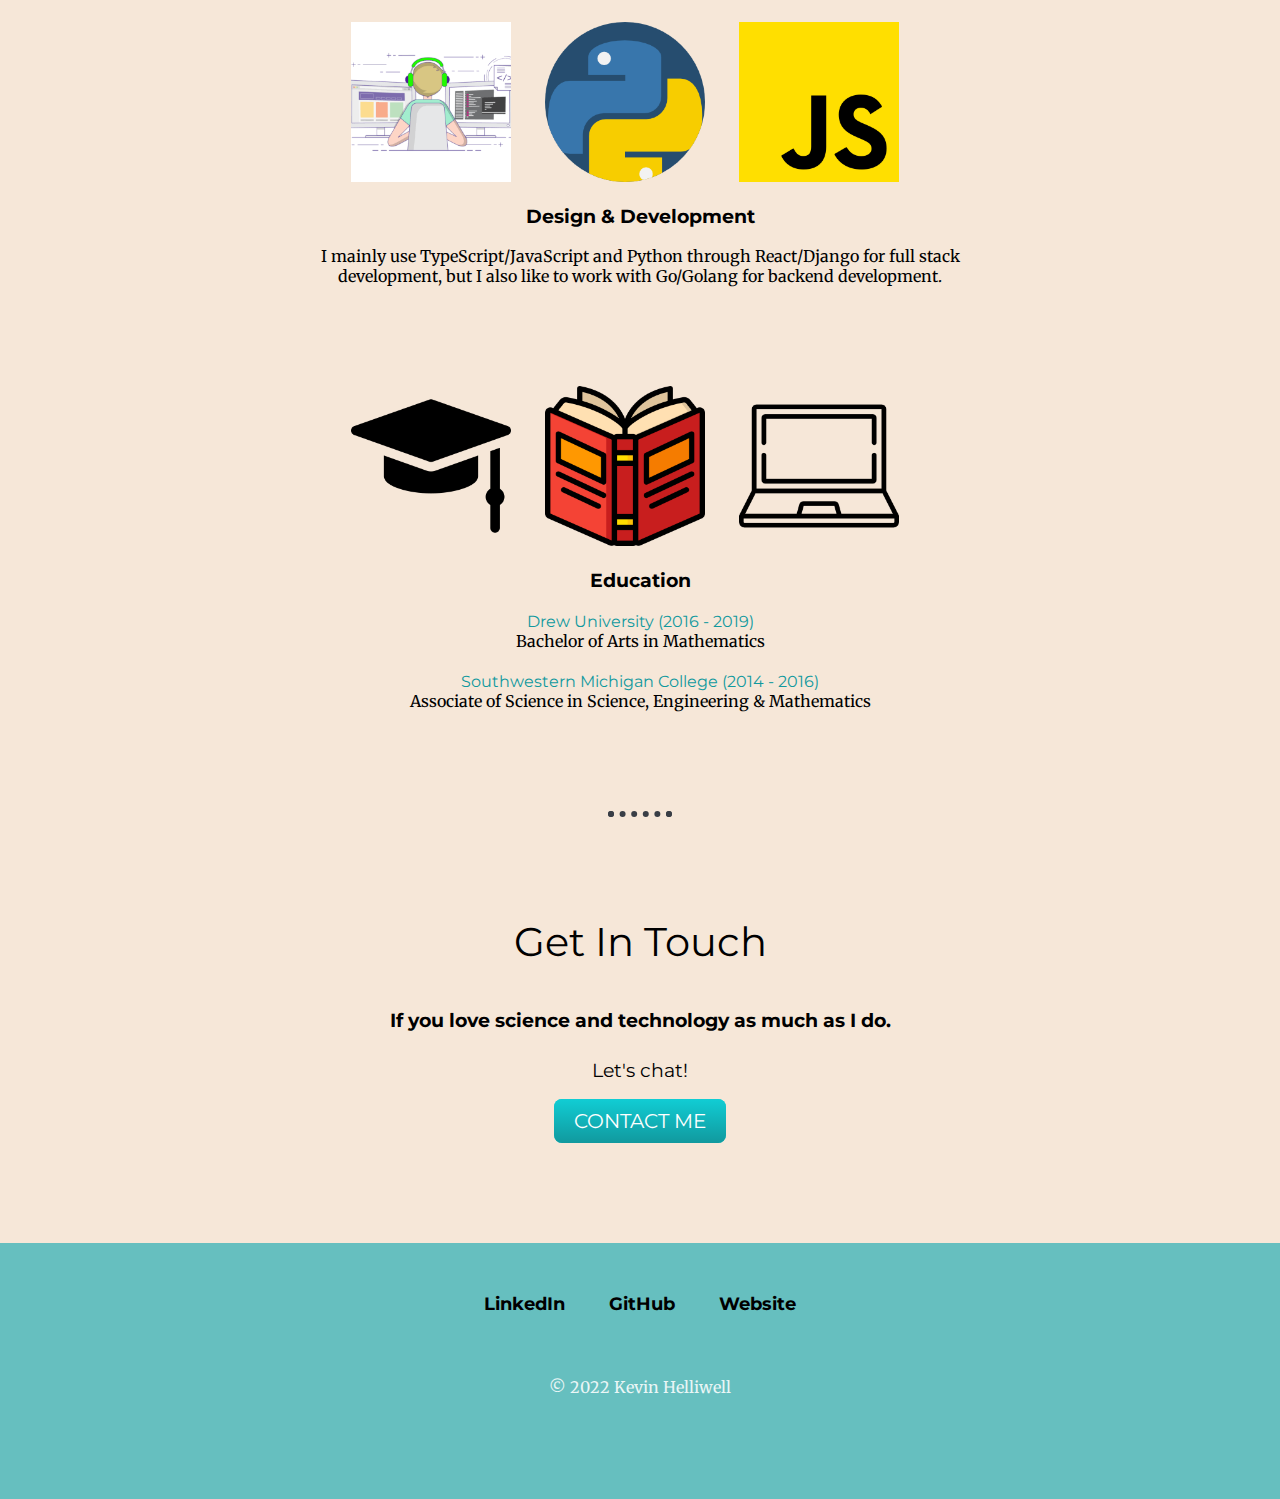
==== commit 314cf90f: "html changes for brevity" ====
--- a/index.html
+++ b/index.html
@@ -43,11 +43,33 @@
                 <img class="js-img" src="images/js-256.png" title="javascript icons"
                     alt="Javascript icons created by Freepik - Flaticon">
                 <h3>Design & Development</h3>
-                <p>Python (Django + MySQL/SQLite, Flask +
-                    SQLAlchemy)
+                <!-- <p>Python (Django + MySQL/SQLite, Flask +
+                    SQLAlchemy) -->
+                I mainly use TypeScript/JavaScript and Python through React/Django for full stack development, but I
+                also like to work
+                with Go/Golang for backend development.
+                <!-- <br>
+                <br> -->
+
+                <!-- <p align="center">Languages: TypeScript/JavaScript, Python, Go/Golang
                     <br>
-                    JavaScript (React/Express/Node + MongoDB)
-                </p>
+                    Frameworks: Django, React, React Native
+                    <br>
+                    Databases: MongoDB, MySQL, SQLite/Flask
+                    <br>
+                    Operating Systems: Windows 10/11, Manjaro Linux (Arch), Mac OS X
+                    <br>
+
+
+                </p> -->
+
+
+
+
+
+
+
+                <!-- </p> -->
             </div>
             <div class="skill-row-2">
                 <img class="grad-cap-img" src="images/graduation-cap-256.png" title="education icons" alt="Education icons created by Freepik -
